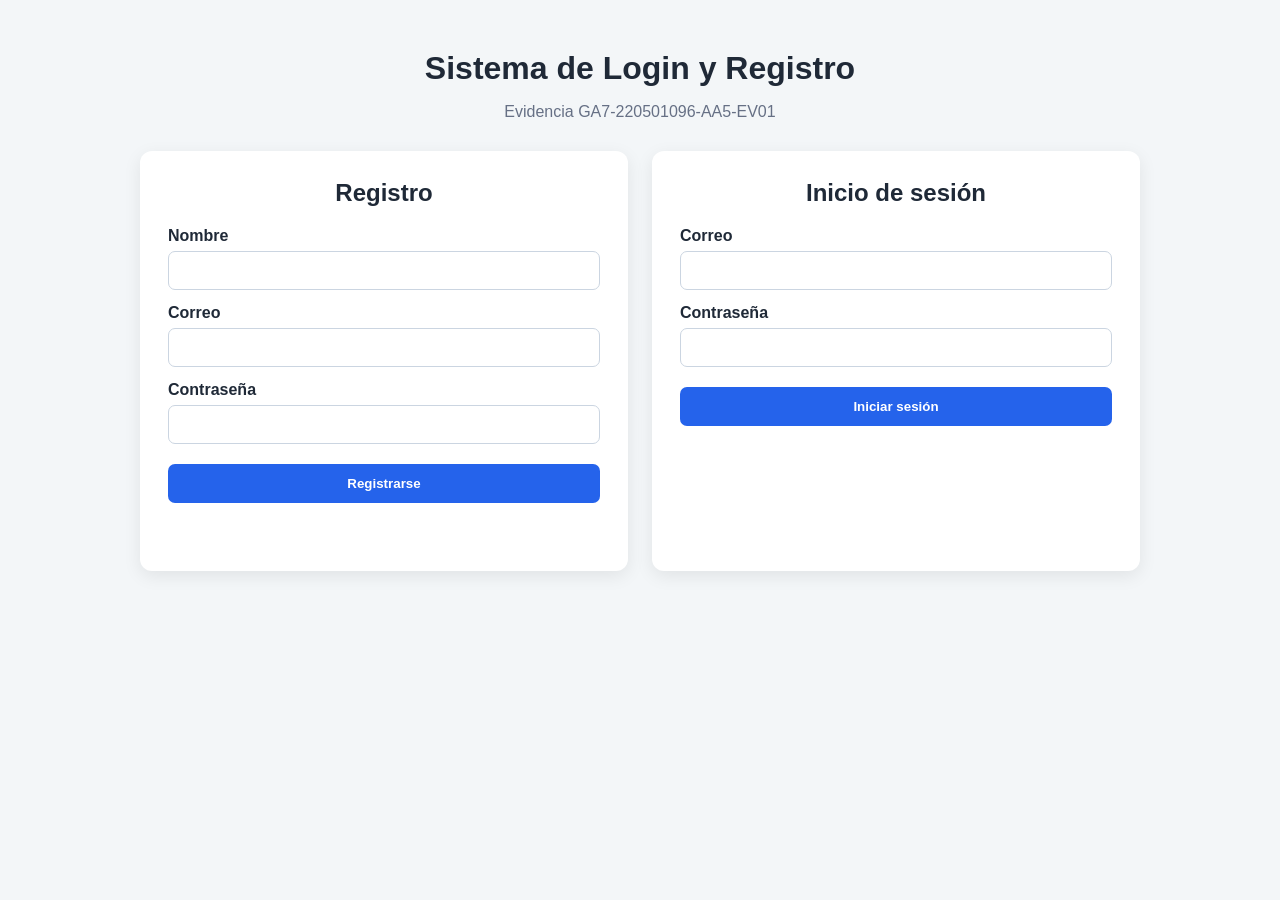
==== index.html @ ee4bba41 "version 1" ====
<!DOCTYPE html>
<html lang="es">

<head>
    <meta charset="UTF-8">

    <meta name="viewport"
          content="width=device-width, initial-scale=1.0">

    <title>Login y Registro</title>

    <link rel="stylesheet" href="styles.css">
</head>

<body>

    <main class="contenedor">

        <h1>Sistema de Login y Registro</h1>

        <p class="descripcion">
            Evidencia GA7-220501096-AA5-EV01
        </p>

        <section class="grid">

            <!-- FORMULARIO DE REGISTRO -->

            <div class="card">

                <h2>Registro</h2>

                <form id="registerForm">

                    <label for="nombre">
                        Nombre
                    </label>

                    <input
                        type="text"
                        id="nombre"
                        name="nombre"
                        required
                    >

                    <label for="registroCorreo">
                        Correo
                    </label>

                    <input
                        type="email"
                        id="registroCorreo"
                        name="correo"
                        required
                    >

                    <label for="registroPassword">
                        Contraseña
                    </label>

                    <input
                        type="password"
                        id="registroPassword"
                        name="password"
                        required
                    >

                    <button type="submit">
                        Registrarse
                    </button>

                </form>

                <div
                    id="registerMessage"
                    class="message">
                </div>

            </div>


            <!-- FORMULARIO DE LOGIN -->

            <div class="card">

                <h2>Inicio de sesión</h2>

                <form id="loginForm">

                    <label for="loginCorreo">
                        Correo
                    </label>

                    <input
                        type="email"
                        id="loginCorreo"
                        name="correo"
                        required
                    >

                    <label for="loginPassword">
                        Contraseña
                    </label>

                    <input
                        type="password"
                        id="loginPassword"
                        name="password"
                        required
                    >

                    <button type="submit">
                        Iniciar sesión
                    </button>

                </form>

                <div
                    id="loginMessage"
                    class="message">
                </div>

            </div>

        </section>

    </main>

    <script src="script.js"></script>

</body>

</html>
---- styles.css ----
/* Configuración general */
* {
    box-sizing: border-box;
}

body {
    margin: 0;

    font-family: Arial, sans-serif;

    background: #f3f6f8;

    color: #1f2937;
}


/* Contenedor principal */

.contenedor {
    width: min(1000px, 92%);

    margin: 50px auto;

    text-align: center;
}


/* Título */

h1 {
    margin-bottom: 8px;
}

.descripcion {
    color: #667085;

    margin-bottom: 30px;
}


/* Organización de las tarjetas */

.grid {
    display: grid;

    grid-template-columns:
        repeat(2, minmax(0, 1fr));

    gap: 24px;
}


/* Tarjetas */

.card {
    background: white;

    padding: 28px;

    border-radius: 12px;

    box-shadow:
        0 5px 18px rgba(0, 0, 0, 0.08);

    text-align: left;
}

.card h2 {
    margin-top: 0;

    text-align: center;
}


/* Etiquetas */

label {
    display: block;

    margin-top: 14px;

    margin-bottom: 6px;

    font-weight: bold;
}


/* Campos */

input {
    width: 100%;

    padding: 11px;

    border:
        1px solid #cbd5e1;

    border-radius: 7px;
}


/* Botones */

button {
    width: 100%;

    margin-top: 20px;

    padding: 12px;

    border: none;

    border-radius: 7px;

    background: #2563eb;

    color: white;

    font-weight: bold;

    cursor: pointer;
}


/* Efecto del botón */

button:hover {
    background: #1d4ed8;
}


/* Área de mensajes */

.message {
    min-height: 24px;

    margin-top: 16px;

    padding: 10px;

    border-radius: 6px;

    text-align: center;

    font-weight: bold;
}


/* Mensaje exitoso */

.message.success {
    background: #dcfce7;

    color: #166534;
}


/* Mensaje de error */

.message.error {
    background: #fee2e2;

    color: #991b1b;
}


/* Adaptación para celulares */

@media (max-width: 700px) {

    .grid {
        grid-template-columns: 1fr;
    }

}
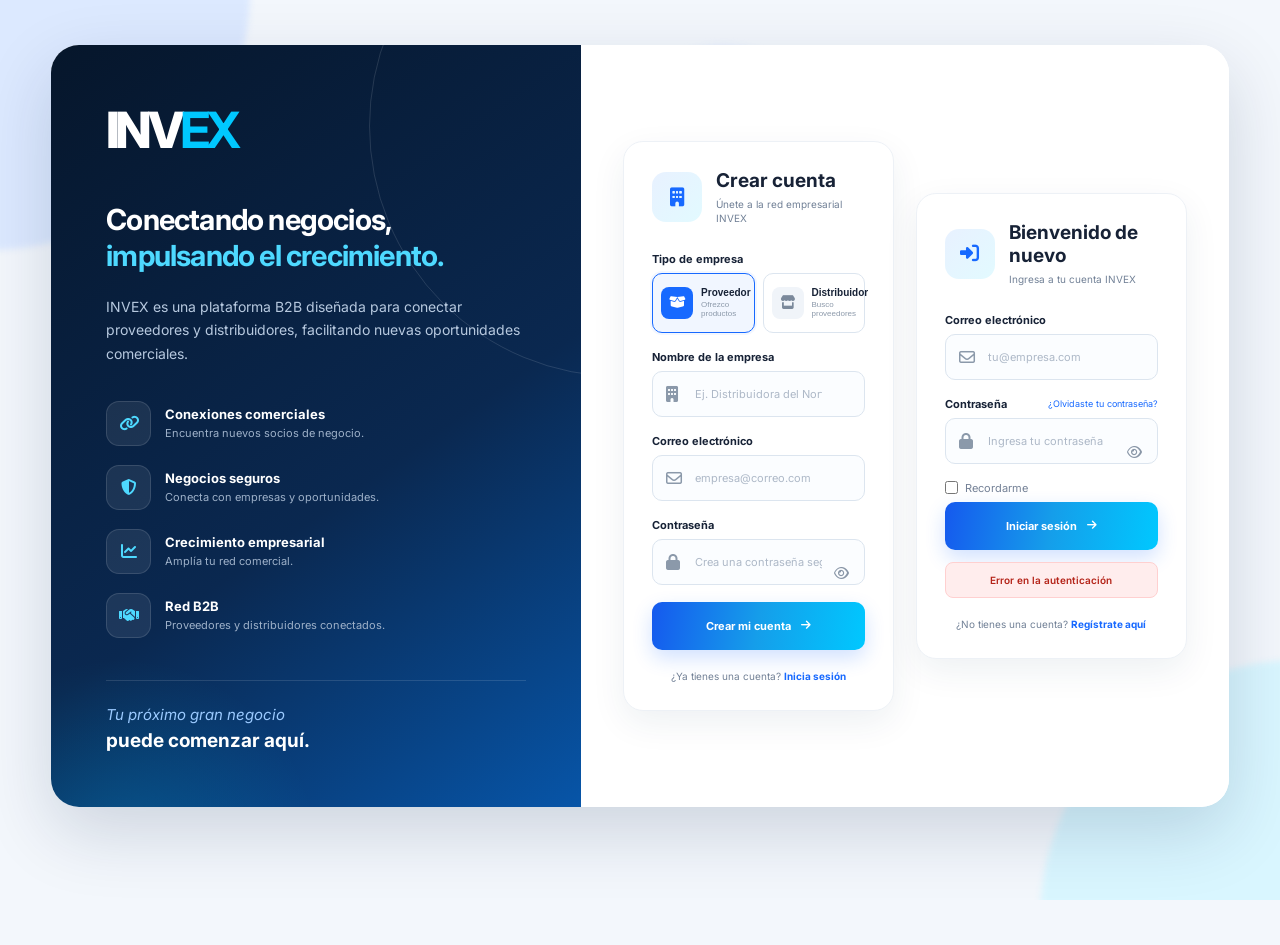
==== commit abe5de79: "agregamos cambios locales" ====
--- a/index.html
+++ b/index.html
@@ -2,130 +2,631 @@
 <html lang="es">
 
 <head>
+
     <meta charset="UTF-8">
 
     <meta name="viewport"
           content="width=device-width, initial-scale=1.0">
 
-    <title>Login y Registro</title>
-
-    <link rel="stylesheet" href="styles.css">
+    <meta name="description"
+          content="INVEX - Plataforma B2B que conecta proveedores y distribuidores">
+
+    <title>INVEX | Conectando negocios</title>
+
+
+    <!-- ==============================
+         FUENTE
+    =============================== -->
+
+    <link rel="preconnect"
+          href="https://fonts.googleapis.com">
+
+    <link rel="preconnect"
+          href="https://fonts.gstatic.com"
+          crossorigin>
+
+    <link href="https://fonts.googleapis.com/css2?family=Inter:wght@400;500;600;700;800&display=swap"
+          rel="stylesheet">
+
+
+    <!-- ==============================
+         ICONOS
+    =============================== -->
+
+    <link rel="stylesheet"
+          href="https://cdnjs.cloudflare.com/ajax/libs/font-awesome/6.5.2/css/all.min.css">
+
+
+    <!-- ==============================
+         CSS
+    =============================== -->
+
+    <link rel="stylesheet"
+          href="styles.css">
+
 </head>
 
+
 <body>
 
+
+    <!-- =====================================
+         FONDO DECORATIVO
+    ====================================== -->
+
+    <div class="background">
+
+        <div class="background-circle circle-one"></div>
+
+        <div class="background-circle circle-two"></div>
+
+        <div class="background-circle circle-three"></div>
+
+    </div>
+
+
+
+    <!-- =====================================
+         CONTENEDOR PRINCIPAL
+    ====================================== -->
+
     <main class="contenedor">
 
-        <h1>Sistema de Login y Registro</h1>
-
-        <p class="descripcion">
-            Evidencia GA7-220501096-AA5-EV01
-        </p>
-
-        <section class="grid">
-
-            <!-- FORMULARIO DE REGISTRO -->
-
-            <div class="card">
-
-                <h2>Registro</h2>
+
+        <!-- =================================
+             PANEL IZQUIERDO
+        ================================== -->
+
+        <section class="panel-marca">
+
+
+            <!-- LOGO -->
+
+            <div class="logo">
+
+                <span>INV</span><strong>EX</strong>
+
+            </div>
+
+
+            <h1>
+
+                Conectando negocios,
+                <br>
+
+                <span>impulsando el crecimiento.</span>
+
+            </h1>
+
+
+            <p class="descripcion">
+
+                INVEX es una plataforma B2B diseñada
+                para conectar proveedores y distribuidores,
+                facilitando nuevas oportunidades comerciales.
+
+            </p>
+
+
+            <!-- BENEFICIOS -->
+
+            <div class="beneficios">
+
+
+                <div class="beneficio">
+
+                    <div class="icono-beneficio">
+
+                        <i class="fa-solid fa-link"></i>
+
+                    </div>
+
+                    <div>
+
+                        <strong>
+                            Conexiones comerciales
+                        </strong>
+
+                        <span>
+                            Encuentra nuevos socios de negocio.
+                        </span>
+
+                    </div>
+
+                </div>
+
+
+
+                <div class="beneficio">
+
+                    <div class="icono-beneficio">
+
+                        <i class="fa-solid fa-shield-halved"></i>
+
+                    </div>
+
+                    <div>
+
+                        <strong>
+                            Negocios seguros
+                        </strong>
+
+                        <span>
+                            Conecta con empresas y oportunidades.
+                        </span>
+
+                    </div>
+
+                </div>
+
+
+
+                <div class="beneficio">
+
+                    <div class="icono-beneficio">
+
+                        <i class="fa-solid fa-chart-line"></i>
+
+                    </div>
+
+                    <div>
+
+                        <strong>
+                            Crecimiento empresarial
+                        </strong>
+
+                        <span>
+                            Amplía tu red comercial.
+                        </span>
+
+                    </div>
+
+                </div>
+
+
+
+                <div class="beneficio">
+
+                    <div class="icono-beneficio">
+
+                        <i class="fa-solid fa-handshake"></i>
+
+                    </div>
+
+                    <div>
+
+                        <strong>
+                            Red B2B
+                        </strong>
+
+                        <span>
+                            Proveedores y distribuidores conectados.
+                        </span>
+
+                    </div>
+
+                </div>
+
+            </div>
+
+
+            <div class="mensaje-marca">
+
+                Tu próximo gran negocio
+                <strong>
+                    puede comenzar aquí.
+                </strong>
+
+            </div>
+
+
+        </section>
+
+
+
+        <!-- =================================
+             PANEL DERECHO
+        ================================== -->
+
+        <section class="panel-formularios">
+
+
+            <!-- =================================
+                 REGISTRO
+            ================================== -->
+
+            <div class="card formulario-registro">
+
+
+                <div class="titulo-formulario">
+
+                    <div class="icono-formulario">
+
+                        <i class="fa-solid fa-building"></i>
+
+                    </div>
+
+                    <div>
+
+                        <h2>
+                            Crear cuenta
+                        </h2>
+
+                        <p>
+                            Únete a la red empresarial INVEX
+                        </p>
+
+                    </div>
+
+                </div>
+
 
                 <form id="registerForm">
 
+
+                    <!-- TIPO DE EMPRESA -->
+
+                    <label>
+                        Tipo de empresa
+                    </label>
+
+
+                    <div class="tipo-empresa">
+
+
+                        <button
+                            type="button"
+                            class="tipo-btn activo"
+                            data-tipo="Proveedor">
+
+                            <i class="fa-solid fa-box-open"></i>
+
+                            <span>
+
+                                <strong>
+                                    Proveedor
+                                </strong>
+
+                                <small>
+                                    Ofrezco productos
+                                </small>
+
+                            </span>
+
+                        </button>
+
+
+
+                        <button
+                            type="button"
+                            class="tipo-btn"
+                            data-tipo="Distribuidor">
+
+                            <i class="fa-solid fa-store"></i>
+
+                            <span>
+
+                                <strong>
+                                    Distribuidor
+                                </strong>
+
+                                <small>
+                                    Busco proveedores
+                                </small>
+
+                            </span>
+
+                        </button>
+
+
+                    </div>
+
+
+                    <input
+                        type="hidden"
+                        id="tipoEmpresa"
+                        value="Proveedor">
+
+
+
+                    <!-- NOMBRE -->
+
                     <label for="nombre">
-                        Nombre
+
+                        Nombre de la empresa
+
                     </label>
 
-                    <input
-                        type="text"
-                        id="nombre"
-                        name="nombre"
-                        required
-                    >
+
+                    <div class="input-container">
+
+                        <i class="fa-solid fa-building"></i>
+
+                        <input
+                            type="text"
+                            id="nombre"
+                            name="nombre"
+                            placeholder="Ej. Distribuidora del Norte"
+                            required>
+
+                    </div>
+
+
+
+                    <!-- CORREO -->
 
                     <label for="registroCorreo">
-                        Correo
+
+                        Correo electrónico
+
                     </label>
 
-                    <input
-                        type="email"
-                        id="registroCorreo"
-                        name="correo"
-                        required
-                    >
+
+                    <div class="input-container">
+
+                        <i class="fa-regular fa-envelope"></i>
+
+                        <input
+                            type="email"
+                            id="registroCorreo"
+                            name="correo"
+                            placeholder="empresa@correo.com"
+                            required>
+
+                    </div>
+
+
+
+                    <!-- PASSWORD -->
 
                     <label for="registroPassword">
+
                         Contraseña
+
                     </label>
 
-                    <input
-                        type="password"
-                        id="registroPassword"
-                        name="password"
-                        required
-                    >
-
-                    <button type="submit">
-                        Registrarse
+
+                    <div class="input-container">
+
+                        <i class="fa-solid fa-lock"></i>
+
+                        <input
+                            type="password"
+                            id="registroPassword"
+                            name="password"
+                            placeholder="Crea una contraseña segura"
+                            minlength="6"
+                            required>
+
+
+                        <button
+                            type="button"
+                            class="mostrar-password"
+                            data-target="registroPassword">
+
+                            <i class="fa-regular fa-eye"></i>
+
+                        </button>
+
+                    </div>
+
+
+
+                    <!-- BOTÓN -->
+
+                    <button
+                        type="submit"
+                        class="boton-principal">
+
+                        <span>
+                            Crear mi cuenta
+                        </span>
+
+                        <i class="fa-solid fa-arrow-right"></i>
+
                     </button>
 
+
                 </form>
+
 
                 <div
                     id="registerMessage"
                     class="message">
                 </div>
 
+
+                <p class="cambiar-formulario">
+
+                    ¿Ya tienes una cuenta?
+
+                    <button
+                        type="button"
+                        id="mostrarLogin">
+
+                        Inicia sesión
+
+                    </button>
+
+                </p>
+
+
             </div>
 
 
-            <!-- FORMULARIO DE LOGIN -->
-
-            <div class="card">
-
-                <h2>Inicio de sesión</h2>
+
+            <!-- =================================
+                 LOGIN
+            ================================== -->
+
+            <div class="card formulario-login">
+
+
+                <div class="titulo-formulario">
+
+                    <div class="icono-formulario">
+
+                        <i class="fa-solid fa-right-to-bracket"></i>
+
+                    </div>
+
+                    <div>
+
+                        <h2>
+                            Bienvenido de nuevo
+                        </h2>
+
+                        <p>
+                            Ingresa a tu cuenta INVEX
+                        </p>
+
+                    </div>
+
+                </div>
+
 
                 <form id="loginForm">
 
+
+                    <!-- CORREO -->
+
                     <label for="loginCorreo">
-                        Correo
+
+                        Correo electrónico
+
                     </label>
 
-                    <input
-                        type="email"
-                        id="loginCorreo"
-                        name="correo"
-                        required
-                    >
-
-                    <label for="loginPassword">
-                        Contraseña
+
+                    <div class="input-container">
+
+                        <i class="fa-regular fa-envelope"></i>
+
+                        <input
+                            type="email"
+                            id="loginCorreo"
+                            name="correo"
+                            placeholder="tu@empresa.com"
+                            required>
+
+                    </div>
+
+
+
+                    <!-- PASSWORD -->
+
+                    <div class="label-password">
+
+                        <label for="loginPassword">
+
+                            Contraseña
+
+                        </label>
+
+
+                        <a href="#"
+                           id="recuperarPassword">
+
+                            ¿Olvidaste tu contraseña?
+
+                        </a>
+
+                    </div>
+
+
+                    <div class="input-container">
+
+                        <i class="fa-solid fa-lock"></i>
+
+                        <input
+                            type="password"
+                            id="loginPassword"
+                            name="password"
+                            placeholder="Ingresa tu contraseña"
+                            required>
+
+
+                        <button
+                            type="button"
+                            class="mostrar-password"
+                            data-target="loginPassword">
+
+                            <i class="fa-regular fa-eye"></i>
+
+                        </button>
+
+                    </div>
+
+
+
+                    <!-- RECORDAR -->
+
+                    <label class="recordar">
+
+                        <input
+                            type="checkbox"
+                            id="recordar">
+
+                        <span>
+                            Recordarme
+                        </span>
+
                     </label>
 
-                    <input
-                        type="password"
-                        id="loginPassword"
-                        name="password"
-                        required
-                    >
-
-                    <button type="submit">
-                        Iniciar sesión
+
+
+                    <!-- BOTÓN -->
+
+                    <button
+                        type="submit"
+                        class="boton-principal">
+
+                        <span>
+                            Iniciar sesión
+                        </span>
+
+                        <i class="fa-solid fa-arrow-right"></i>
+
                     </button>
 
+
                 </form>
+
 
                 <div
                     id="loginMessage"
                     class="message">
                 </div>
 
+
+                <p class="cambiar-formulario">
+
+                    ¿No tienes una cuenta?
+
+                    <button
+                        type="button"
+                        id="mostrarRegistro">
+
+                        Regístrate aquí
+
+                    </button>
+
+                </p>
+
+
             </div>
 
+
         </section>
 
+
     </main>
 
+
+
+    <!-- =====================================
+         JAVASCRIPT
+    ====================================== -->
+
     <script src="script.js"></script>
 
 </body>
--- a/styles.css
+++ b/styles.css
@@ -1,175 +1,1363 @@
-/* Configuración general */
+/* =====================================================
+   INVEX
+   SISTEMA DE DISEÑO
+===================================================== */
+
+
+/* =====================================================
+   VARIABLES
+===================================================== */
+
+:root {
+
+    --azul: #1769ff;
+
+    --azul-oscuro: #071a33;
+
+    --azul-medio: #0a3d78;
+
+    --azul-claro: #00c8ff;
+
+    --texto: #172236;
+
+    --texto-secundario: #718096;
+
+    --fondo: #f3f7fc;
+
+    --blanco: #ffffff;
+
+    --borde: #dce5ef;
+
+    --verde: #08794f;
+
+    --rojo: #b42318;
+
+}
+
+
+/* =====================================================
+   RESET
+===================================================== */
+
 * {
+
+    margin: 0;
+
+    padding: 0;
+
     box-sizing: border-box;
-}
+
+}
+
+
+html {
+
+    scroll-behavior: smooth;
+
+}
+
 
 body {
-    margin: 0;
-
-    font-family: Arial, sans-serif;
-
-    background: #f3f6f8;
-
-    color: #1f2937;
-}
-
-
-/* Contenedor principal */
+
+    font-family:
+        "Inter",
+        Arial,
+        sans-serif;
+
+    min-height: 100vh;
+
+    background: var(--fondo);
+
+    color: var(--texto);
+
+}
+
+
+/* =====================================================
+   FONDO DECORATIVO
+===================================================== */
+
+.background {
+
+    position: fixed;
+
+    inset: 0;
+
+    overflow: hidden;
+
+    pointer-events: none;
+
+    z-index: -1;
+
+}
+
+
+.background-circle {
+
+    position: absolute;
+
+    border-radius: 50%;
+
+    filter: blur(3px);
+
+}
+
+
+.circle-one {
+
+    width: 520px;
+
+    height: 520px;
+
+    left: -270px;
+
+    top: -270px;
+
+    background: #dce9ff;
+
+}
+
+
+.circle-two {
+
+    width: 520px;
+
+    height: 520px;
+
+    right: -280px;
+
+    bottom: -280px;
+
+    background: #d9f6ff;
+
+}
+
+
+.circle-three {
+
+    width: 220px;
+
+    height: 220px;
+
+    left: 48%;
+
+    top: 5%;
+
+    background: #e7eeff;
+
+}
+
+
+/* =====================================================
+   CONTENEDOR PRINCIPAL
+===================================================== */
 
 .contenedor {
-    width: min(1000px, 92%);
-
-    margin: 50px auto;
-
-    text-align: center;
-}
-
-
-/* Título */
-
-h1 {
-    margin-bottom: 8px;
-}
-
-.descripcion {
-    color: #667085;
-
-    margin-bottom: 30px;
-}
-
-
-/* Organización de las tarjetas */
-
-.grid {
+
+    width: min(1200px, 92%);
+
+    min-height: 700px;
+
+    margin: 45px auto;
+
+    display: grid;
+
+    grid-template-columns:
+        0.9fr 1.1fr;
+
+    background: var(--blanco);
+
+    border-radius: 28px;
+
+    overflow: hidden;
+
+    box-shadow:
+        0 25px 70px
+        rgba(8, 34, 70, 0.16);
+
+}
+
+
+/* =====================================================
+   PANEL DE MARCA
+===================================================== */
+
+.panel-marca {
+
+    position: relative;
+
+    padding: 55px;
+
+    overflow: hidden;
+
+    color: white;
+
+    background:
+        linear-gradient(
+            145deg,
+            #06162b 0%,
+            #0a2850 58%,
+            #0755a8 100%
+        );
+
+}
+
+
+/* Círculo decorativo */
+
+.panel-marca::before {
+
+    content: "";
+
+    position: absolute;
+
+    width: 500px;
+
+    height: 500px;
+
+    right: -290px;
+
+    top: -170px;
+
+    border:
+        1px solid
+        rgba(255,255,255,0.12);
+
+    border-radius: 50%;
+
+}
+
+
+/* Brillo */
+
+.panel-marca::after {
+
+    content: "";
+
+    position: absolute;
+
+    width: 400px;
+
+    height: 400px;
+
+    left: -130px;
+
+    bottom: -250px;
+
+    border-radius: 50%;
+
+    background:
+        radial-gradient(
+            circle,
+            rgba(0,200,255,0.20),
+            transparent 70%
+        );
+
+}
+
+
+/* =====================================================
+   LOGO
+===================================================== */
+
+.logo {
+
+    position: relative;
+
+    z-index: 2;
+
+    margin-bottom: 42px;
+
+    font-size: 50px;
+
+    font-weight: 800;
+
+    letter-spacing: -4px;
+
+}
+
+
+.logo strong {
+
+    color: var(--azul-claro);
+
+}
+
+
+/* =====================================================
+   TITULO PRINCIPAL
+===================================================== */
+
+.panel-marca h1 {
+
+    position: relative;
+
+    z-index: 2;
+
+    max-width: 450px;
+
+    margin-bottom: 20px;
+
+    font-size: 29px;
+
+    line-height: 1.25;
+
+    letter-spacing: -0.8px;
+
+}
+
+
+.panel-marca h1 span {
+
+    color: #4ed9ff;
+
+}
+
+
+/* =====================================================
+   DESCRIPCIÓN
+===================================================== */
+
+.panel-marca .descripcion {
+
+    position: relative;
+
+    z-index: 2;
+
+    max-width: 430px;
+
+    margin-bottom: 35px;
+
+    color: #b7c9df;
+
+    font-size: 14px;
+
+    line-height: 1.7;
+
+}
+
+
+/* =====================================================
+   BENEFICIOS
+===================================================== */
+
+.beneficios {
+
+    position: relative;
+
+    z-index: 2;
+
+    display: flex;
+
+    flex-direction: column;
+
+    gap: 19px;
+
+}
+
+
+.beneficio {
+
+    display: flex;
+
+    align-items: center;
+
+    gap: 14px;
+
+}
+
+
+.icono-beneficio {
+
+    min-width: 45px;
+
+    width: 45px;
+
+    height: 45px;
+
+    display: flex;
+
+    align-items: center;
+
+    justify-content: center;
+
+    border:
+        1px solid
+        rgba(255,255,255,0.12);
+
+    border-radius: 13px;
+
+    background:
+        rgba(255,255,255,0.08);
+
+    color: #4ed9ff;
+
+    font-size: 16px;
+
+}
+
+
+.beneficio strong {
+
+    display: block;
+
+    margin-bottom: 4px;
+
+    font-size: 13px;
+
+}
+
+
+.beneficio span {
+
+    display: block;
+
+    color: #9eb1c9;
+
+    font-size: 11px;
+
+}
+
+
+/* =====================================================
+   FRASE FINAL
+===================================================== */
+
+.mensaje-marca {
+
+    position: relative;
+
+    z-index: 2;
+
+    margin-top: 42px;
+
+    padding-top: 24px;
+
+    border-top:
+        1px solid
+        rgba(255,255,255,0.12);
+
+    color: #9bcaff;
+
+    font-size: 15px;
+
+    font-style: italic;
+
+}
+
+
+.mensaje-marca strong {
+
+    display: block;
+
+    margin-top: 5px;
+
+    color: white;
+
+    font-size: 19px;
+
+    font-style: normal;
+
+}
+
+
+/* =====================================================
+   PANEL DE FORMULARIOS
+===================================================== */
+
+.panel-formularios {
+
     display: grid;
 
     grid-template-columns:
         repeat(2, minmax(0, 1fr));
 
-    gap: 24px;
-}
-
-
-/* Tarjetas */
+    align-items: center;
+
+    gap: 22px;
+
+    padding: 42px;
+
+    background: white;
+
+}
+
+
+/* =====================================================
+   TARJETAS
+===================================================== */
 
 .card {
+
+    padding: 28px;
+
+    border:
+        1px solid #edf1f6;
+
+    border-radius: 20px;
+
     background: white;
 
-    padding: 28px;
-
-    border-radius: 12px;
-
     box-shadow:
-        0 5px 18px rgba(0, 0, 0, 0.08);
+        0 12px 35px
+        rgba(20,50,90,0.07);
+
+    transition:
+        transform 0.3s ease,
+        box-shadow 0.3s ease;
+
+}
+
+
+.card:hover {
+
+    transform: translateY(-3px);
+
+    box-shadow:
+        0 18px 45px
+        rgba(20,50,90,0.11);
+
+}
+
+
+/* =====================================================
+   TITULOS DE FORMULARIO
+===================================================== */
+
+.titulo-formulario {
+
+    display: flex;
+
+    align-items: center;
+
+    gap: 14px;
+
+    margin-bottom: 27px;
+
+}
+
+
+.icono-formulario {
+
+    width: 50px;
+
+    height: 50px;
+
+    flex-shrink: 0;
+
+    display: flex;
+
+    align-items: center;
+
+    justify-content: center;
+
+    border-radius: 14px;
+
+    background:
+        linear-gradient(
+            135deg,
+            #e8f1ff,
+            #e2faff
+        );
+
+    color: var(--azul);
+
+    font-size: 19px;
+
+}
+
+
+.titulo-formulario h2 {
+
+    margin: 0 0 4px;
+
+    font-size: 19px;
+
+    line-height: 1.2;
+
+}
+
+
+.titulo-formulario p {
+
+    color: var(--texto-secundario);
+
+    font-size: 10px;
+
+    line-height: 1.4;
+
+}
+
+
+/* =====================================================
+   ETIQUETAS
+===================================================== */
+
+.card label {
+
+    display: block;
+
+    margin-bottom: 7px;
+
+    font-size: 11px;
+
+    font-weight: 700;
+
+}
+
+
+/* =====================================================
+   INPUT CON ICONO
+===================================================== */
+
+.input-container {
+
+    position: relative;
+
+    margin-bottom: 17px;
+
+}
+
+
+.input-container > i {
+
+    position: absolute;
+
+    left: 14px;
+
+    top: 50%;
+
+    transform: translateY(-50%);
+
+    color: #8b99aa;
+
+    pointer-events: none;
+
+}
+
+
+.input-container input {
+
+    width: 100%;
+
+    height: 46px;
+
+    padding:
+        0 42px;
+
+    border:
+        1px solid
+        var(--borde);
+
+    border-radius: 10px;
+
+    outline: none;
+
+    background: #fbfdff;
+
+    color: var(--texto);
+
+    font-family: inherit;
+
+    font-size: 11px;
+
+    transition:
+        border-color 0.25s ease,
+        box-shadow 0.25s ease,
+        background 0.25s ease;
+
+}
+
+
+.input-container input:hover {
+
+    border-color: #b9c8d9;
+
+}
+
+
+.input-container input:focus {
+
+    border-color: var(--azul);
+
+    background: white;
+
+    box-shadow:
+        0 0 0 4px
+        rgba(23,105,255,0.08);
+
+}
+
+
+.input-container input::placeholder {
+
+    color: #adb8c7;
+
+}
+
+
+/* =====================================================
+   MOSTRAR CONTRASEÑA
+===================================================== */
+
+.mostrar-password {
+
+    position: absolute;
+
+    right: 12px;
+
+    top: 50%;
+
+    width: auto !important;
+
+    height: auto !important;
+
+    margin: 0 !important;
+
+    padding: 4px !important;
+
+    border: none !important;
+
+    border-radius: 0 !important;
+
+    background: transparent !important;
+
+    color: #8996a7;
+
+    cursor: pointer;
+
+}
+
+
+.mostrar-password:hover {
+
+    background: transparent !important;
+
+    color: var(--azul);
+
+}
+
+
+/* =====================================================
+   TIPO DE EMPRESA
+===================================================== */
+
+.tipo-empresa {
+
+    display: grid;
+
+    grid-template-columns:
+        repeat(2, minmax(0, 1fr));
+
+    gap: 8px;
+
+    margin-bottom: 17px;
+
+}
+
+
+.tipo-btn {
+
+    min-height: 60px;
+
+    width: 100%;
+
+    margin: 0;
+
+    padding: 8px;
+
+    display: flex;
+
+    align-items: center;
+
+    gap: 8px;
+
+    border:
+        1px solid
+        var(--borde);
+
+    border-radius: 10px;
+
+    background: white;
+
+    color: var(--texto);
 
     text-align: left;
-}
-
-.card h2 {
-    margin-top: 0;
+
+    cursor: pointer;
+
+    transition:
+        border-color 0.25s ease,
+        background 0.25s ease,
+        transform 0.25s ease;
+
+}
+
+
+.tipo-btn:hover {
+
+    background: #f8fbff;
+
+    border-color: #b7c9df;
+
+    transform: translateY(-1px);
+
+}
+
+
+.tipo-btn i {
+
+    width: 32px;
+
+    height: 32px;
+
+    flex-shrink: 0;
+
+    display: flex;
+
+    align-items: center;
+
+    justify-content: center;
+
+    border-radius: 8px;
+
+    background: #f0f4f9;
+
+    color: #7b899b;
+
+}
+
+
+.tipo-btn span {
+
+    display: block;
+
+}
+
+
+.tipo-btn strong {
+
+    display: block;
+
+    font-size: 10px;
+
+}
+
+
+.tipo-btn small {
+
+    display: block;
+
+    margin-top: 2px;
+
+    color: #8c99aa;
+
+    font-size: 8px;
+
+}
+
+
+.tipo-btn.activo {
+
+    border-color: var(--azul);
+
+    background: #f1f6ff;
+
+    box-shadow:
+        0 0 0 2px
+        rgba(23,105,255,0.05);
+
+}
+
+
+.tipo-btn.activo i {
+
+    background: var(--azul);
+
+    color: white;
+
+}
+
+
+/* =====================================================
+   CONTRASEÑA / ENLACE
+===================================================== */
+
+.label-password {
+
+    display: flex;
+
+    align-items: center;
+
+    justify-content: space-between;
+
+}
+
+
+.label-password label {
+
+    margin-bottom: 7px;
+
+}
+
+
+.label-password a {
+
+    margin-bottom: 7px;
+
+    color: var(--azul);
+
+    font-size: 9px;
+
+    text-decoration: none;
+
+}
+
+
+.label-password a:hover {
+
+    text-decoration: underline;
+
+}
+
+
+/* =====================================================
+   RECORDAR
+===================================================== */
+
+.recordar {
+
+    display: flex !important;
+
+    align-items: center;
+
+    gap: 7px;
+
+    margin:
+        2px 0 18px;
+
+    color: #748196;
+
+    font-weight: 400 !important;
+
+}
+
+
+.recordar input {
+
+    width: auto;
+
+    margin: 0;
+
+    accent-color: var(--azul);
+
+}
+
+
+/* =====================================================
+   BOTÓN PRINCIPAL
+===================================================== */
+
+.boton-principal {
+
+    width: 100%;
+
+    height: 48px;
+
+    margin: 0;
+
+    padding: 0 15px;
+
+    display: flex;
+
+    align-items: center;
+
+    justify-content: center;
+
+    gap: 10px;
+
+    border: none;
+
+    border-radius: 10px;
+
+    background:
+        linear-gradient(
+            100deg,
+            #1559ee,
+            #159eea,
+            #00c8ff
+        );
+
+    color: white;
+
+    font-family: inherit;
+
+    font-size: 11px;
+
+    font-weight: 700;
+
+    cursor: pointer;
+
+    box-shadow:
+        0 8px 20px
+        rgba(23,105,255,0.20);
+
+    transition:
+        transform 0.25s ease,
+        box-shadow 0.25s ease;
+
+}
+
+
+.boton-principal:hover {
+
+    transform: translateY(-2px);
+
+    box-shadow:
+        0 13px 25px
+        rgba(23,105,255,0.28);
+
+}
+
+
+.boton-principal:active {
+
+    transform: translateY(0);
+
+}
+
+
+/* =====================================================
+   CAMBIAR LOGIN / REGISTRO
+===================================================== */
+
+.cambiar-formulario {
+
+    margin-top: 20px;
+
+    color: var(--texto-secundario);
+
+    font-size: 10px;
 
     text-align: center;
-}
-
-
-/* Etiquetas */
-
-label {
+
+}
+
+
+.cambiar-formulario button {
+
+    width: auto;
+
+    margin: 0;
+
+    padding: 0;
+
+    border: none;
+
+    background: transparent;
+
+    color: var(--azul);
+
+    font-family: inherit;
+
+    font-size: 10px;
+
+    font-weight: 700;
+
+    cursor: pointer;
+
+}
+
+
+.cambiar-formulario button:hover {
+
+    background: transparent;
+
+    text-decoration: underline;
+
+}
+
+
+/* =====================================================
+   MENSAJES
+===================================================== */
+
+.message {
+
+    display: none;
+
+    min-height: 0;
+
+    margin-top: 12px;
+
+    padding: 10px;
+
+    border-radius: 8px;
+
+    font-size: 10px;
+
+    font-weight: 600;
+
+    line-height: 1.4;
+
+    text-align: center;
+
+}
+
+
+.message.success {
+
     display: block;
 
-    margin-top: 14px;
-
-    margin-bottom: 6px;
-
-    font-weight: bold;
-}
-
-
-/* Campos */
-
-input {
-    width: 100%;
-
-    padding: 11px;
+    background: #e7f8f1;
+
+    color: var(--verde);
 
     border:
-        1px solid #cbd5e1;
-
-    border-radius: 7px;
-}
-
-
-/* Botones */
-
-button {
-    width: 100%;
-
-    margin-top: 20px;
-
-    padding: 12px;
-
-    border: none;
-
-    border-radius: 7px;
-
-    background: #2563eb;
-
-    color: white;
-
-    font-weight: bold;
-
-    cursor: pointer;
-}
-
-
-/* Efecto del botón */
-
-button:hover {
-    background: #1d4ed8;
-}
-
-
-/* Área de mensajes */
-
-.message {
-    min-height: 24px;
-
-    margin-top: 16px;
-
-    padding: 10px;
-
-    border-radius: 6px;
-
-    text-align: center;
-
-    font-weight: bold;
-}
-
-
-/* Mensaje exitoso */
-
-.message.success {
-    background: #dcfce7;
-
-    color: #166534;
-}
-
-
-/* Mensaje de error */
+        1px solid
+        #c5efdf;
+
+}
+
 
 .message.error {
-    background: #fee2e2;
-
-    color: #991b1b;
-}
-
-
-/* Adaptación para celulares */
+
+    display: block;
+
+    background: #ffeded;
+
+    color: var(--rojo);
+
+    border:
+        1px solid
+        #ffd0d0;
+
+}
+
+
+/* =====================================================
+   ANIMACIÓN DE ENTRADA
+===================================================== */
+
+.panel-marca {
+
+    animation:
+        aparecerIzquierda
+        0.7s ease both;
+
+}
+
+
+.card {
+
+    animation:
+        aparecerArriba
+        0.7s ease both;
+
+}
+
+
+@keyframes aparecerIzquierda {
+
+    from {
+
+        opacity: 0;
+
+        transform:
+            translateX(-25px);
+
+    }
+
+    to {
+
+        opacity: 1;
+
+        transform:
+            translateX(0);
+
+    }
+
+}
+
+
+@keyframes aparecerArriba {
+
+    from {
+
+        opacity: 0;
+
+        transform:
+            translateY(15px);
+
+    }
+
+    to {
+
+        opacity: 1;
+
+        transform:
+            translateY(0);
+
+    }
+
+}
+
+
+/* =====================================================
+   ESTADOS DE CARGA
+===================================================== */
+
+.boton-principal.cargando {
+
+    opacity: 0.75;
+
+    cursor: wait;
+
+    pointer-events: none;
+
+}
+
+
+/* =====================================================
+   RESPONSIVE
+===================================================== */
+
+@media (max-width: 1100px) {
+
+    .contenedor {
+
+        width: 94%;
+
+    }
+
+
+    .panel-formularios {
+
+        padding: 30px;
+
+        gap: 15px;
+
+    }
+
+
+    .panel-marca {
+
+        padding: 45px;
+
+    }
+
+}
+
+
+@media (max-width: 900px) {
+
+    .contenedor {
+
+        grid-template-columns: 1fr;
+
+    }
+
+
+    .panel-marca {
+
+        padding: 40px;
+
+    }
+
+
+    .panel-formularios {
+
+        grid-template-columns:
+            repeat(2, minmax(0, 1fr));
+
+        padding: 35px;
+
+    }
+
+}
+
 
 @media (max-width: 700px) {
 
-    .grid {
+    .contenedor {
+
+        width: 94%;
+
+        margin: 20px auto;
+
+        border-radius: 20px;
+
+    }
+
+
+    .panel-marca {
+
+        padding: 35px 25px;
+
+    }
+
+
+    .logo {
+
+        margin-bottom: 30px;
+
+        font-size: 42px;
+
+    }
+
+
+    .panel-marca h1 {
+
+        font-size: 24px;
+
+    }
+
+
+    .panel-formularios {
+
         grid-template-columns: 1fr;
+
+        padding: 25px;
+
+    }
+
+
+    .card {
+
+        padding: 24px;
+
+    }
+
+}
+
+
+@media (max-width: 450px) {
+
+    .panel-marca {
+
+        padding: 30px 20px;
+
+    }
+
+
+    .panel-formularios {
+
+        padding: 18px;
+
+    }
+
+
+    .tipo-empresa {
+
+        grid-template-columns: 1fr;
+
+    }
+
+
+    .titulo-formulario h2 {
+
+        font-size: 17px;
+
     }
 
 }
